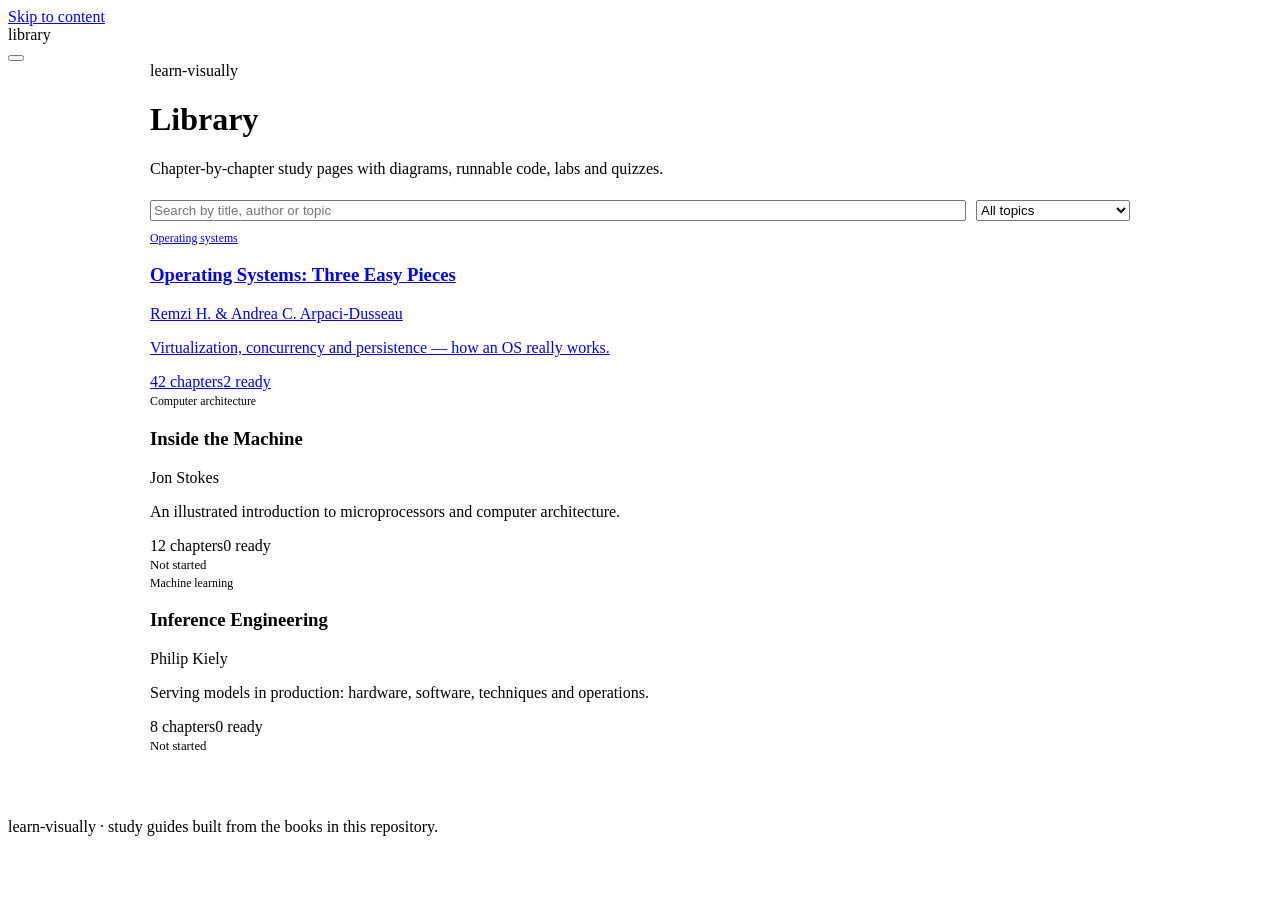
==== src/index.html @ 6dab14a3 "Add OSTEP chapter 02 (The Process), book index and library home - docs/ostep/chapter-02.html: proces" ====
<!doctype html>
<html lang="en" data-theme="dark">
<head>
<meta charset="utf-8">
<meta name="viewport" content="width=device-width, initial-scale=1">
<title>Library — learn-visually</title>
<meta name="description" content="Visual, chapter-by-chapter study guides for technical books.">
<link rel="preconnect" href="https://fonts.googleapis.com">
<link rel="preconnect" href="https://fonts.gstatic.com" crossorigin>
<link href="https://fonts.googleapis.com/css2?family=Inter:wght@400;500;600;700&family=JetBrains+Mono:wght@400;600&display=swap" rel="stylesheet">
<style>/*@include shared/base.css*/
/*@include ostep/theme.css*/
main.wide { max-width: 980px; margin: 0 auto; padding: 0 20px 4rem; }
.search { display: flex; flex-wrap: wrap; gap: .6rem; margin: 1.4rem 0 .4rem; }
.search input { flex: 1 1 240px; }
.tagchip { font-size: .74rem; color: var(--accent); }
.empty { color: var(--muted); display: none; }
</style>
</head>
<body>
<a class="skip-link" href="#main">Skip to content</a>
<header class="topbar">
  <nav class="crumbs" aria-label="Breadcrumb"><span class="here">library</span></nav>
  <button class="icon-btn" type="button" data-theme-toggle aria-label="Toggle theme"></button>
  <div class="progress" aria-hidden="true"></div>
</header>
<main id="main" class="wide">

<header class="hero">
  <div class="kicker">learn-visually</div>
  <h1>Library</h1>
  <p class="hook">Chapter-by-chapter study pages with diagrams, runnable code, labs and quizzes.</p>
</header>
<div class="search" role="search">
  <input type="search" id="q" placeholder="Search by title, author or topic" aria-label="Search books">
  <select id="topic" aria-label="Filter by topic"><option value="">All topics</option><option value="Computer architecture">Computer architecture</option><option value="Machine learning">Machine learning</option><option value="Operating systems">Operating systems</option></select>
</div>
<div class="cards"><a class="card book" data-topic="Operating systems" data-text="operating systems: three easy pieces remzi h. &amp; andrea c. arpaci-dusseau operating systems" href="ostep/index.html"><span class="tagchip">Operating systems</span><h3>Operating Systems: Three Easy Pieces</h3><p>Remzi H. &amp; Andrea C. Arpaci-Dusseau</p><p>Virtualization, concurrency and persistence — how an OS really works.</p><div class="meta"><span class="chip">42 chapters</span><span class="chip">2 ready</span></div></a><div class="card book locked" data-topic="Computer architecture" data-text="inside the machine jon stokes computer architecture"><span class="tagchip">Computer architecture</span><h3>Inside the Machine</h3><p>Jon Stokes</p><p>An illustrated introduction to microprocessors and computer architecture.</p><div class="meta"><span class="chip">12 chapters</span><span class="chip">0 ready</span></div><span class="soon" style="font-size:.8rem">Not started</span></div><div class="card book locked" data-topic="Machine learning" data-text="inference engineering philip kiely machine learning"><span class="tagchip">Machine learning</span><h3>Inference Engineering</h3><p>Philip Kiely</p><p>Serving models in production: hardware, software, techniques and operations.</p><div class="meta"><span class="chip">8 chapters</span><span class="chip">0 ready</span></div><span class="soon" style="font-size:.8rem">Not started</span></div></div>
<p class="empty">No books match.</p>
</main>
<footer class="site">learn-visually · study guides built from the books in this repository.</footer>
<script>/*@include shared/base.js*/</script>
<script>
(function () {
  var q = document.getElementById("q"), t = document.getElementById("topic"), empty = document.querySelector(".empty");
  function filter() {
    var s = q.value.trim().toLowerCase(), topic = t.value, shown = 0;
    document.querySelectorAll(".book").forEach(function (c) {
      var ok = (!s || c.getAttribute("data-text").indexOf(s) >= 0) && (!topic || c.getAttribute("data-topic") === topic);
      c.hidden = !ok; if (ok) shown++;
    });
    empty.style.display = shown ? "none" : "block";
  }
  q.addEventListener("input", filter); t.addEventListener("change", filter);
})();
</script>
</body>
</html>
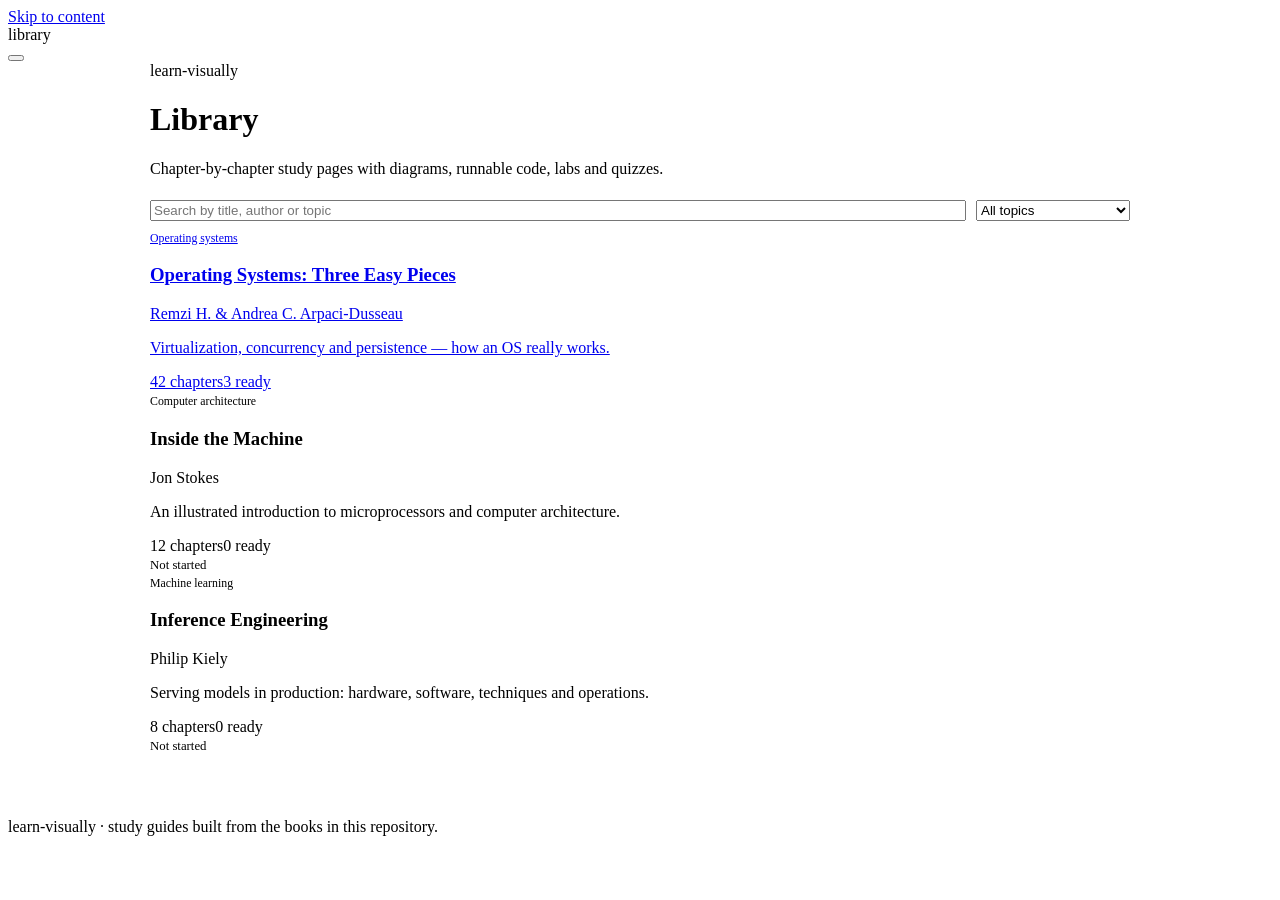
==== commit 0209e5c7: "Add OSTEP chapter 03 (Process API) fork/wait/exec, nondeterminism, shell redirection and pipes, sign" ====
--- a/src/index.html
+++ b/src/index.html
@@ -35,7 +35,7 @@
   <input type="search" id="q" placeholder="Search by title, author or topic" aria-label="Search books">
   <select id="topic" aria-label="Filter by topic"><option value="">All topics</option><option value="Computer architecture">Computer architecture</option><option value="Machine learning">Machine learning</option><option value="Operating systems">Operating systems</option></select>
 </div>
-<div class="cards"><a class="card book" data-topic="Operating systems" data-text="operating systems: three easy pieces remzi h. &amp; andrea c. arpaci-dusseau operating systems" href="ostep/index.html"><span class="tagchip">Operating systems</span><h3>Operating Systems: Three Easy Pieces</h3><p>Remzi H. &amp; Andrea C. Arpaci-Dusseau</p><p>Virtualization, concurrency and persistence — how an OS really works.</p><div class="meta"><span class="chip">42 chapters</span><span class="chip">2 ready</span></div></a><div class="card book locked" data-topic="Computer architecture" data-text="inside the machine jon stokes computer architecture"><span class="tagchip">Computer architecture</span><h3>Inside the Machine</h3><p>Jon Stokes</p><p>An illustrated introduction to microprocessors and computer architecture.</p><div class="meta"><span class="chip">12 chapters</span><span class="chip">0 ready</span></div><span class="soon" style="font-size:.8rem">Not started</span></div><div class="card book locked" data-topic="Machine learning" data-text="inference engineering philip kiely machine learning"><span class="tagchip">Machine learning</span><h3>Inference Engineering</h3><p>Philip Kiely</p><p>Serving models in production: hardware, software, techniques and operations.</p><div class="meta"><span class="chip">8 chapters</span><span class="chip">0 ready</span></div><span class="soon" style="font-size:.8rem">Not started</span></div></div>
+<div class="cards"><a class="card book" data-topic="Operating systems" data-text="operating systems: three easy pieces remzi h. &amp; andrea c. arpaci-dusseau operating systems" href="ostep/index.html"><span class="tagchip">Operating systems</span><h3>Operating Systems: Three Easy Pieces</h3><p>Remzi H. &amp; Andrea C. Arpaci-Dusseau</p><p>Virtualization, concurrency and persistence — how an OS really works.</p><div class="meta"><span class="chip">42 chapters</span><span class="chip">3 ready</span></div></a><div class="card book locked" data-topic="Computer architecture" data-text="inside the machine jon stokes computer architecture"><span class="tagchip">Computer architecture</span><h3>Inside the Machine</h3><p>Jon Stokes</p><p>An illustrated introduction to microprocessors and computer architecture.</p><div class="meta"><span class="chip">12 chapters</span><span class="chip">0 ready</span></div><span class="soon" style="font-size:.8rem">Not started</span></div><div class="card book locked" data-topic="Machine learning" data-text="inference engineering philip kiely machine learning"><span class="tagchip">Machine learning</span><h3>Inference Engineering</h3><p>Philip Kiely</p><p>Serving models in production: hardware, software, techniques and operations.</p><div class="meta"><span class="chip">8 chapters</span><span class="chip">0 ready</span></div><span class="soon" style="font-size:.8rem">Not started</span></div></div>
 <p class="empty">No books match.</p>
 </main>
 <footer class="site">learn-visually · study guides built from the books in this repository.</footer>
